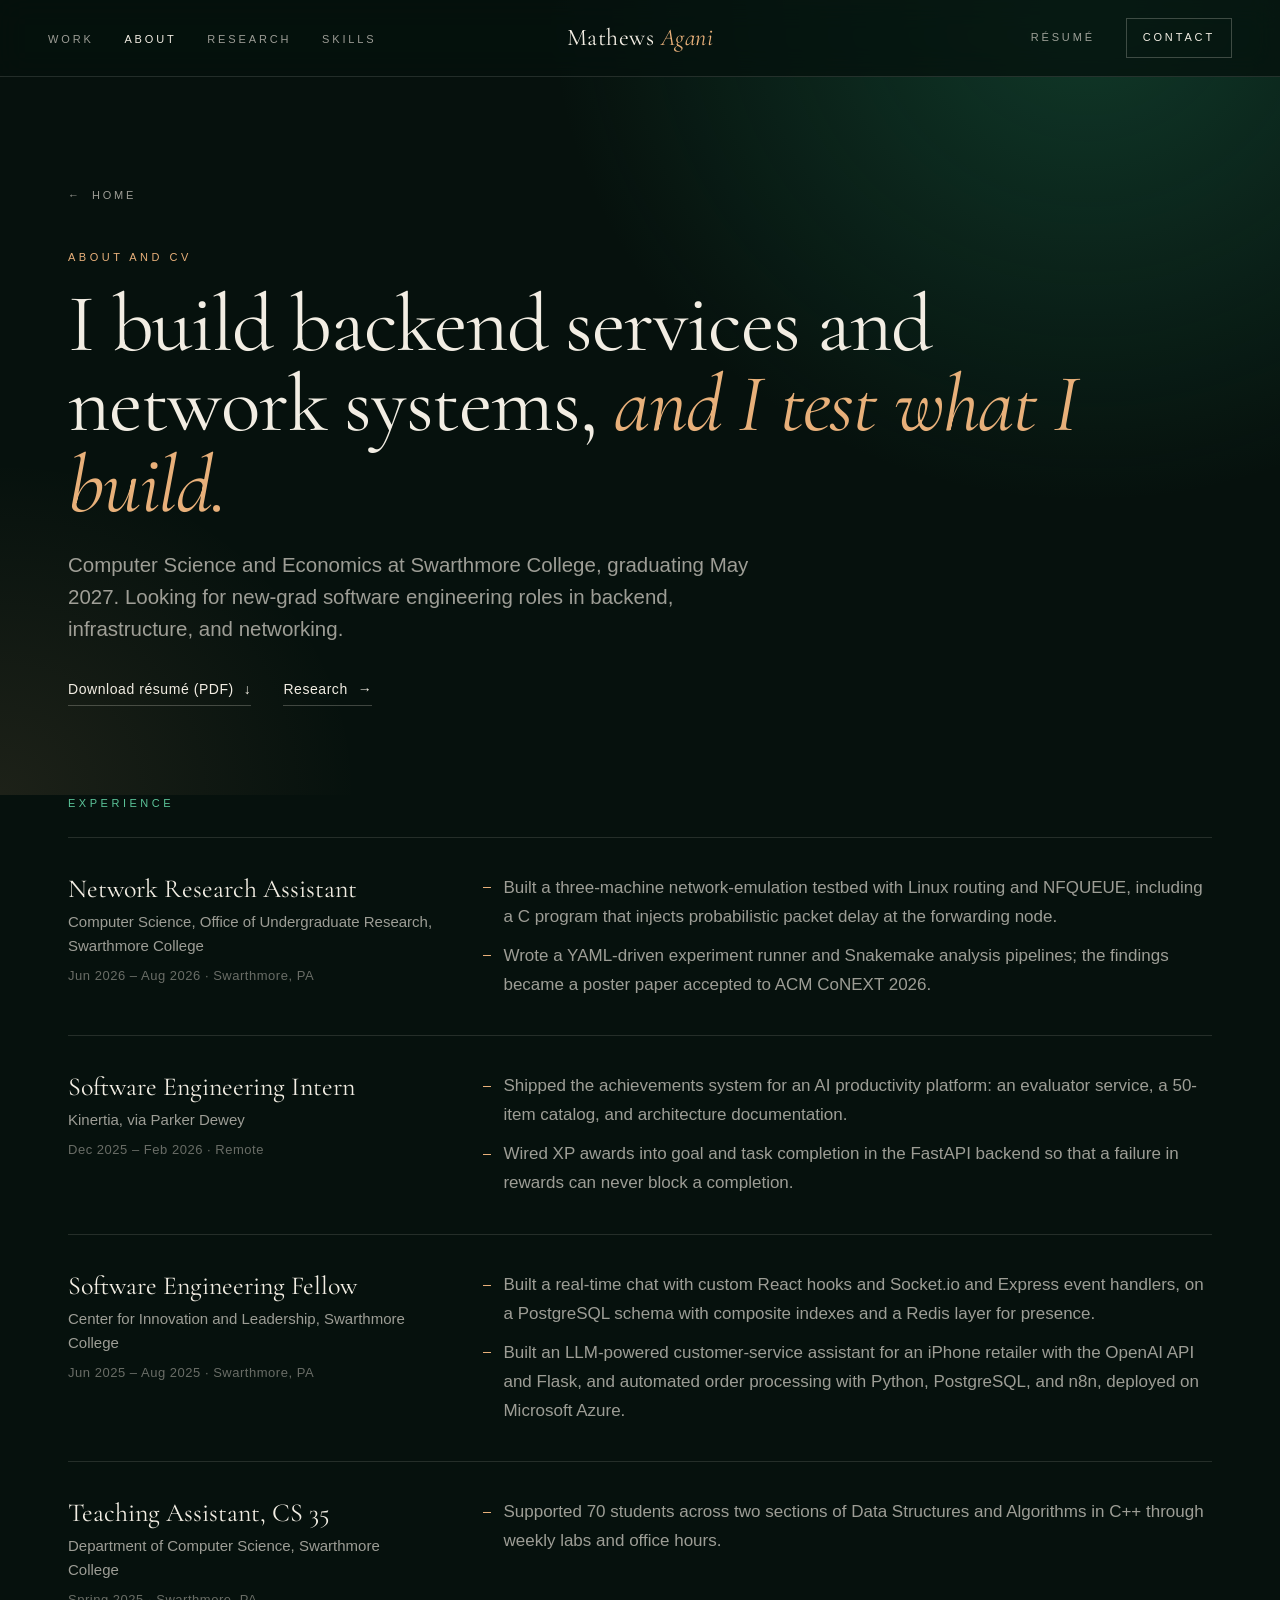
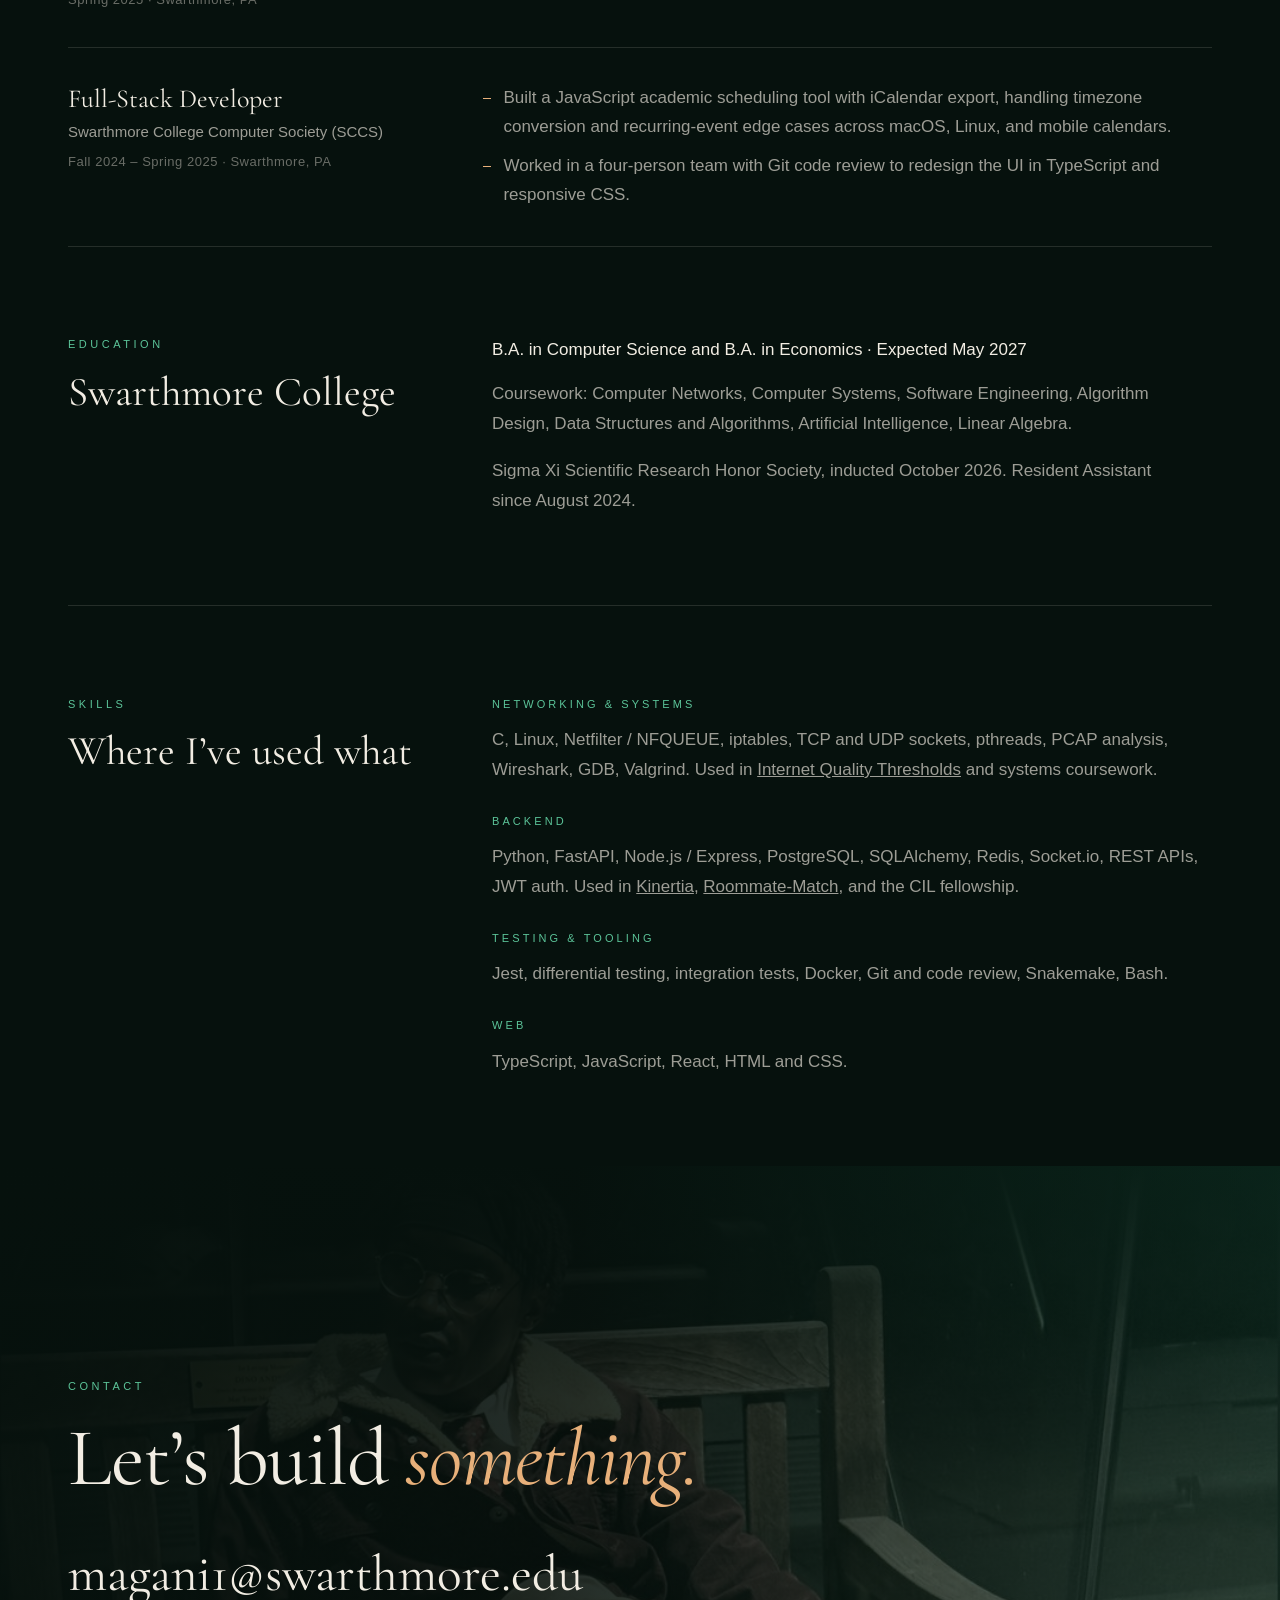
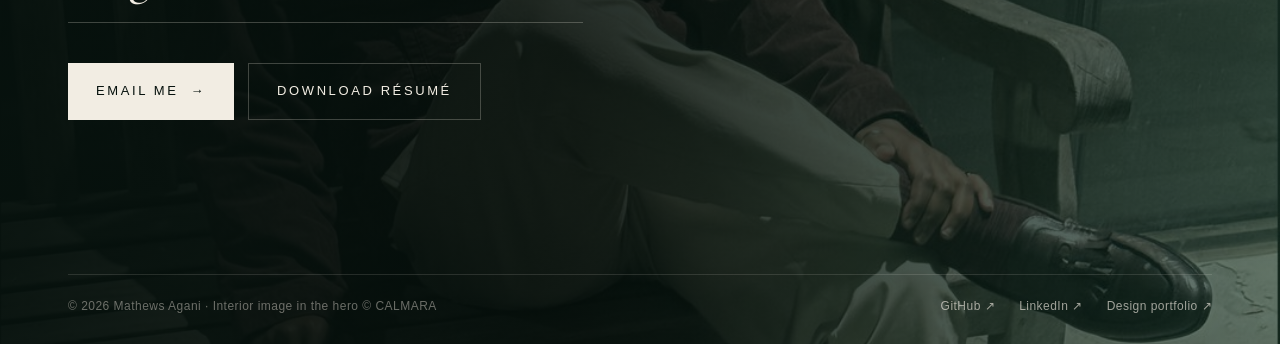
==== about.html @ 1b24f2b2 "Cinematic redesign: emerald palette, image-led hero, detail pages Home page now shows what is availa" ====
<!doctype html>
<html lang="en">
<head>
  <meta charset="utf-8">
  <meta name="viewport" content="width=device-width, initial-scale=1">
  <title>About and CV — Mathews Agani</title>
  <meta name="description" content="Experience, education, and skills of Mathews Agani, software engineer focused on backend and network systems.">
  <meta name="theme-color" content="#06110d">
  <link rel="icon" href="data:image/svg+xml,%3Csvg xmlns='http://www.w3.org/2000/svg' viewBox='0 0 32 32'%3E%3Crect width='32' height='32' fill='%230f3a2a'/%3E%3Ctext x='16' y='23' font-family='Georgia,serif' font-size='18' font-style='italic' fill='%23e8b07a' text-anchor='middle'%3EM%3C/text%3E%3C/svg%3E">
  <link rel="preconnect" href="https://fonts.googleapis.com">
  <link rel="preconnect" href="https://fonts.gstatic.com" crossorigin>
  <link rel="stylesheet" href="https://fonts.googleapis.com/css2?family=Cormorant+Garamond:ital,wght@0,300;0,400;0,500;1,300;1,400&display=swap">
  <link rel="stylesheet" href="styles.css">
  <script>document.documentElement.classList.add('js');</script>
</head>
<body class="no-hero">
  <a class="skip-link" href="#main">Skip to content</a>
  <header class="site-header" id="site-header">
    <div class="header-inner">
      <nav id="primary-nav" aria-label="Primary">
        <ul class="nav-list">
          <li><a href="index.html#work">Work</a></li>
          <li><a href="about.html" aria-current="page">About</a></li>
          <li><a href="research.html">Research</a></li>
          <li><a href="index.html#skills">Skills</a></li>
          <li class="show-sm"><a href="assets/Mathews-Agani-CV.pdf" download>Résumé</a></li>
          <li class="show-sm"><a href="#contact">Contact</a></li>
        </ul>
      </nav>
      <a class="brand" href="index.html" aria-label="Mathews Agani, home">Mathews <i>Agani</i></a>
      <div class="header-cta">
        <a class="hide-sm" href="assets/Mathews-Agani-CV.pdf" download>Résumé</a>
        <a class="pill hide-sm" href="#contact">Contact</a>
        <button class="menu-btn" type="button" aria-expanded="false" aria-controls="primary-nav">Menu</button>
      </div>
    </div>
  </header>
  <main id="main">

    <section class="page-hero">
      <div class="wrap">
        <a class="back" href="index.html#about"><span aria-hidden="true">←</span> Home</a>
        <p class="label label--amber">About and CV</p>
        <h1 class="display">I build backend services and network systems, <em>and I test what I build.</em></h1>
        <p class="lead">Computer Science and Economics at Swarthmore College, graduating May 2027. Looking for new-grad software engineering roles in backend, infrastructure, and networking.</p>
        <div class="page-links">
          <a class="link" href="assets/Mathews-Agani-CV.pdf" download>Download résumé (PDF) <span aria-hidden="true">↓</span></a>
          <a class="link" href="research.html">Research <span class="arr" aria-hidden="true">→</span></a>
        </div>
      </div>
    </section>
    <section class="wrap" aria-labelledby="exp-title">
      <p class="label label--jade" id="exp-title" style="margin-bottom:24px">Experience</p>
      <ol class="cv-list"><li class="reveal"><div><h3>Network Research Assistant</h3><p class="org">Computer Science, Office of Undergraduate Research, Swarthmore College</p><p class="when">Jun 2026 – Aug 2026 · Swarthmore, PA</p></div><ul><li>Built a three-machine network-emulation testbed with Linux routing and NFQUEUE, including a C program that injects probabilistic packet delay at the forwarding node.</li><li>Wrote a YAML-driven experiment runner and Snakemake analysis pipelines; the findings became a poster paper accepted to ACM CoNEXT 2026.</li></ul></li><li class="reveal"><div><h3>Software Engineering Intern</h3><p class="org">Kinertia, via Parker Dewey</p><p class="when">Dec 2025 – Feb 2026 · Remote</p></div><ul><li>Shipped the achievements system for an AI productivity platform: an evaluator service, a 50-item catalog, and architecture documentation.</li><li>Wired XP awards into goal and task completion in the FastAPI backend so that a failure in rewards can never block a completion.</li></ul></li><li class="reveal"><div><h3>Software Engineering Fellow</h3><p class="org">Center for Innovation and Leadership, Swarthmore College</p><p class="when">Jun 2025 – Aug 2025 · Swarthmore, PA</p></div><ul><li>Built a real-time chat with custom React hooks and Socket.io and Express event handlers, on a PostgreSQL schema with composite indexes and a Redis layer for presence.</li><li>Built an LLM-powered customer-service assistant for an iPhone retailer with the OpenAI API and Flask, and automated order processing with Python, PostgreSQL, and n8n, deployed on Microsoft Azure.</li></ul></li><li class="reveal"><div><h3>Teaching Assistant, CS 35</h3><p class="org">Department of Computer Science, Swarthmore College</p><p class="when">Spring 2025 · Swarthmore, PA</p></div><ul><li>Supported 70 students across two sections of Data Structures and Algorithms in C++ through weekly labs and office hours.</li></ul></li><li class="reveal"><div><h3>Full-Stack Developer</h3><p class="org">Swarthmore College Computer Society (SCCS)</p><p class="when">Fall 2024 – Spring 2025 · Swarthmore, PA</p></div><ul><li>Built a JavaScript academic scheduling tool with iCalendar export, handling timezone conversion and recurring-event edge cases across macOS, Linux, and mobile calendars.</li><li>Worked in a four-person team with Git code review to redesign the UI in TypeScript and responsive CSS.</li></ul></li></ol>
    </section>

    <section class="wrap">
      <div class="block block-grid reveal">
        <div><p class="label label--jade" style="margin-bottom:16px">Education</p><h2>Swarthmore College</h2></div>
        <div><p class="prose" style="color:var(--ivory)">B.A. in Computer Science and B.A. in Economics · Expected May 2027</p>
<div class="prose" style="margin-top:16px"><p>Coursework: Computer Networks, Computer Systems, Software Engineering, Algorithm Design, Data Structures and Algorithms, Artificial Intelligence, Linear Algebra.</p>
<p>Sigma Xi Scientific Research Honor Society, inducted October 2026. Resident Assistant since August 2024.</p></div></div>
      </div>
    </section>

    <section class="wrap">
      <div class="block block-grid reveal">
        <div><p class="label label--jade" style="margin-bottom:16px">Skills</p><h2>Where I’ve used what</h2></div>
        <div><dl class="kv">
  <div><dt>Networking &amp; systems</dt><dd>C, Linux, Netfilter / NFQUEUE, iptables, TCP and UDP sockets, pthreads, PCAP analysis, Wireshark, GDB, Valgrind. Used in <a href="internet-quality.html">Internet Quality Thresholds</a> and systems coursework.</dd></div>
  <div><dt>Backend</dt><dd>Python, FastAPI, Node.js / Express, PostgreSQL, SQLAlchemy, Redis, Socket.io, REST APIs, JWT auth. Used in <a href="kinertia.html">Kinertia</a>, <a href="roommate-match.html">Roommate-Match</a>, and the CIL fellowship.</dd></div>
  <div><dt>Testing &amp; tooling</dt><dd>Jest, differential testing, integration tests, Docker, Git and code review, Snakemake, Bash.</dd></div>
  <div><dt>Web</dt><dd>TypeScript, JavaScript, React, HTML and CSS.</dd></div>
</dl></div>
      </div>
    </section>
  </main>
  <footer class="contact" id="contact" aria-labelledby="contact-title">
    <div class="contact-bg" aria-hidden="true"><img src="assets/mathews-night.jpg" width="1076" height="1400" loading="lazy" alt=""></div>
    <div class="wrap">
      <span class="label label--jade">Contact</span>
      <h2 class="display" id="contact-title">Let’s build <em>something.</em></h2>
      <a class="email" href="mailto:magani1@swarthmore.edu">magani1@swarthmore.edu</a>
      <div class="contact-actions">
        <a class="btn" href="mailto:magani1@swarthmore.edu">Email me <span aria-hidden="true">→</span></a>
        <a class="btn btn--ghost" href="assets/Mathews-Agani-CV.pdf" download>Download résumé</a>
      </div>
      <div class="footer-base">
        <p>© 2026 Mathews Agani · Interior image in the hero © CALMARA</p>
        <ul>
          <li><a href="https://github.com/Mathewlewisagani" rel="noopener">GitHub ↗</a></li>
          <li><a href="https://www.linkedin.com/in/mathew-agani" rel="noopener">LinkedIn ↗</a></li>
          <li><a href="https://mathews-agani-design.magani1904767.chatgpt.site" rel="noopener">Design portfolio ↗</a></li>
        </ul>
      </div>
    </div>
  </footer>
  <script src="script.js" defer></script>
</body>
</html>
---- styles.css ----
/* Mathews Agani — developer portfolio.
   Cinematic, dark emerald palette taken from the CALMARA lounge image:
   velvet green, jade, stone, ivory, and a warm amber glow. */

:root {
  color-scheme: dark;
  --bg: #06110d;
  --bg-2: #0a1a14;
  --velvet: #0f3a2a;
  --emerald: #1d6a4c;
  --jade: #5cc499;
  --amber: #e8b07a;
  --stone: #b8ae9c;
  --ivory: #f2ede3;
  --muted: rgba(242, 237, 227, .64);
  --faint: rgba(242, 237, 227, .42);
  --line: rgba(242, 237, 227, .13);
  --line-2: rgba(242, 237, 227, .24);
  --glass: rgba(6, 17, 13, .55);

  /* used by globe.js */
  --ink: var(--ivory); --paper: var(--bg); --accent: var(--amber); --gold: var(--amber);
  --electric: #5cc499; --electric-hot: #c9f5df;

  --serif: "Cormorant Garamond", "Iowan Old Style", Georgia, serif;
  --sans: -apple-system, BlinkMacSystemFont, "SF Pro Text", "Inter", "Helvetica Neue", Arial, sans-serif;
  --wrap: 1240px;
  --gutter: clamp(16px, 4vw, 48px);
  --ease: cubic-bezier(.2, .7, .2, 1);
}

*, *::before, *::after { box-sizing: border-box; }
html { scroll-behavior: smooth; -webkit-text-size-adjust: 100%; }
@media (prefers-reduced-motion: reduce) { html { scroll-behavior: auto; } }
body {
  margin: 0; background: var(--bg); color: var(--ivory);
  font-family: var(--sans); font-size: 17px; line-height: 1.6;
  -webkit-font-smoothing: antialiased; overflow-x: hidden;
}
h1, h2, h3, h4, p, ul, ol, dl, dd, figure, pre { margin: 0; }
ul, ol { padding: 0; list-style: none; }
img, svg, canvas { display: block; max-width: 100%; }
a { color: inherit; }
:focus-visible { outline: 2px solid var(--amber); outline-offset: 4px; }
::selection { background: var(--amber); color: var(--bg); }

.skip-link { position: absolute; left: 16px; top: -60px; z-index: 100; background: var(--ivory); color: var(--bg); padding: 10px 16px; text-decoration: none; }
.skip-link:focus { top: 12px; }
.wrap { max-width: var(--wrap); margin: 0 auto; padding: 0 var(--gutter); }
.sr-only { position: absolute; width: 1px; height: 1px; overflow: hidden; clip: rect(0 0 0 0); white-space: nowrap; }

/* ---------- type ---------- */
.label { font-size: 11px; font-weight: 500; letter-spacing: .32em; text-transform: uppercase; color: var(--stone); }
.label--jade { color: var(--jade); }
.label--amber { color: var(--amber); }
.display { font-family: var(--serif); font-weight: 400; font-size: clamp(44px, 6.4vw, 92px); line-height: .98; letter-spacing: -0.015em; }
.display em, .title em { font-style: italic; color: var(--amber); }
.title { font-family: var(--serif); font-weight: 400; font-size: clamp(34px, 4.2vw, 58px); line-height: 1.04; letter-spacing: -0.01em; }
.lead { font-size: clamp(18px, 1.6vw, 21px); line-height: 1.55; color: var(--muted); max-width: 34em; }

.link {
  display: inline-flex; align-items: center; gap: 10px; text-decoration: none;
  font-size: 14px; letter-spacing: .04em; color: var(--ivory);
  padding-bottom: 4px; border-bottom: 1px solid var(--line-2); transition: border-color .3s, color .3s;
}
.link:hover { border-color: var(--amber); color: var(--amber); }
.link .arr { transition: transform .35s var(--ease); }
.link:hover .arr { transform: translateX(4px); }

.btn {
  display: inline-flex; align-items: center; gap: 12px; text-decoration: none;
  font-size: 13px; font-weight: 500; letter-spacing: .2em; text-transform: uppercase;
  color: var(--bg); background: var(--ivory); padding: 17px 28px;
  transition: background .35s, color .35s, box-shadow .35s;
}
.btn:hover { background: var(--amber); box-shadow: 0 0 40px -6px rgba(232, 176, 122, .6); }
.btn--ghost { background: transparent; color: var(--ivory); border: 1px solid var(--line-2); }
.btn--ghost:hover { background: rgba(242, 237, 227, .08); color: var(--ivory); box-shadow: none; }

/* ---------- header ---------- */
.site-header { position: fixed; inset: 0 0 auto 0; z-index: 50; transition: background .5s, border-color .5s, backdrop-filter .5s; border-bottom: 1px solid transparent; }
.site-header.is-solid, .no-hero .site-header { background: rgba(6, 17, 13, .78); backdrop-filter: blur(14px) saturate(1.2); -webkit-backdrop-filter: blur(14px) saturate(1.2); border-color: var(--line); }
.header-inner { display: grid; grid-template-columns: 1fr auto 1fr; align-items: center; gap: 24px; height: 76px; max-width: 1440px; margin: 0 auto; padding: 0 var(--gutter); }
.brand { justify-self: center; text-decoration: none; font-family: var(--serif); font-size: 24px; letter-spacing: .02em; white-space: nowrap; }
.brand i { color: var(--amber); }
.nav-list { display: flex; gap: clamp(18px, 2.4vw, 34px); }
.nav-list a, .header-cta a { text-decoration: none; font-size: 11px; font-weight: 500; letter-spacing: .26em; text-transform: uppercase; color: var(--muted); transition: color .3s; }
.nav-list a:hover, .nav-list a[aria-current], .header-cta a:hover { color: var(--ivory); }
.header-cta { justify-self: end; display: flex; gap: clamp(18px, 2.4vw, 34px); align-items: center; }
.header-cta .pill { color: var(--ivory); border: 1px solid var(--line-2); padding: 10px 16px; }
.header-cta .pill:hover { border-color: var(--amber); color: var(--amber); }
.menu-btn { display: none; }
.show-sm { display: none; }

/* ---------- hero ---------- */
.hero { position: relative; min-height: 100vh; min-height: 100svh; display: flex; align-items: center; justify-content: center; text-align: center; overflow: hidden; isolation: isolate; }
.hero-bg { position: absolute; inset: 0; z-index: -2; }
.hero-bg img { width: 100%; height: 100%; object-fit: cover; object-position: 50% 100%; transform: scale(1.06); transform-origin: 60% 60%; }
.js .hero-bg img { animation: drift 28s var(--ease) both alternate infinite; }
@keyframes drift { from { transform: scale(1.12) translate3d(1%, 0, 0); } to { transform: scale(1.04) translate3d(-1%, -1%, 0); } }
.hero::before { /* cinematic grade */
  content: ""; position: absolute; inset: 0; z-index: -1;
  background:
    radial-gradient(70% 55% at 50% 48%, rgba(6, 17, 13, .45), rgba(6, 17, 13, .2) 60%, transparent),
    linear-gradient(180deg, rgba(6, 17, 13, .85) 0%, rgba(6, 17, 13, .25) 22%, rgba(6, 17, 13, .3) 62%, var(--bg) 100%);
}
.hero::after { /* film grain */
  content: ""; position: absolute; inset: -50%; z-index: -1; opacity: .07; pointer-events: none;
  background-image: url("data:image/svg+xml,%3Csvg xmlns='http://www.w3.org/2000/svg' width='160' height='160'%3E%3Cfilter id='n'%3E%3CfeTurbulence type='fractalNoise' baseFrequency='.9' numOctaves='2' stitchTiles='stitch'/%3E%3C/filter%3E%3Crect width='100%25' height='100%25' filter='url(%23n)'/%3E%3C/svg%3E");
}
.hero-inner { padding: 140px var(--gutter) 120px; max-width: 1100px; }
.hero .label { color: var(--ivory); opacity: .82; }
.hero-name { font-family: var(--serif); font-weight: 300; font-size: clamp(64px, 12vw, 176px); line-height: .88; letter-spacing: -0.02em; margin: 26px 0 30px; text-shadow: 0 10px 60px rgba(0, 0, 0, .45); }
.hero-name i { font-weight: 400; color: var(--amber); }
.hero-line { font-size: clamp(18px, 1.8vw, 22px); color: rgba(242, 237, 227, .86); max-width: 30em; margin: 0 auto; }
.hero-proof { display: inline-flex; align-items: center; gap: 12px; margin-top: 26px; font-size: 13px; letter-spacing: .06em; color: var(--ivory); padding: 9px 16px; background: var(--glass); border: 1px solid var(--line); backdrop-filter: blur(8px); -webkit-backdrop-filter: blur(8px); }
.hero-proof .dot { width: 6px; height: 6px; border-radius: 50%; background: var(--amber); box-shadow: 0 0 12px var(--amber); }
.hero-actions { display: flex; flex-wrap: wrap; gap: 14px; justify-content: center; margin-top: 44px; }
.hero-credit { position: absolute; left: var(--gutter); bottom: 22px; font-size: 10px; letter-spacing: .2em; text-transform: uppercase; color: var(--faint); }
.hero-credit a { text-decoration: none; }
.scroll-cue { position: absolute; right: var(--gutter); bottom: 22px; width: 1px; height: 54px; background: linear-gradient(var(--ivory), transparent); opacity: .5; }
.js .scroll-cue { animation: cue 2.4s ease-in-out infinite; transform-origin: top; }
@keyframes cue { 0% { transform: scaleY(0); } 50% { transform: scaleY(1); } 100% { transform: scaleY(1); opacity: 0; } }

/* ---------- sections ---------- */
.section { padding: clamp(96px, 12vw, 168px) 0; position: relative; }
.section-head { display: flex; justify-content: space-between; align-items: end; gap: 24px; flex-wrap: wrap; margin-bottom: clamp(40px, 5vw, 72px); }
.section-head .label { display: block; margin-bottom: 18px; }

/* ---------- work tiles ---------- */
.tiles { display: grid; grid-template-columns: repeat(2, minmax(0, 1fr)); gap: clamp(16px, 2vw, 28px); }
.tile { position: relative; display: flex; flex-direction: column; justify-content: flex-end; min-height: clamp(420px, 44vw, 560px); text-decoration: none; overflow: hidden; isolation: isolate; border: 1px solid var(--line); background: var(--bg-2); }
.tile--feature { grid-column: 1 / -1; min-height: clamp(460px, 52vw, 680px); }
.tile-art { position: absolute; inset: 0; z-index: -1; transition: transform 1.2s var(--ease); }
.tile:hover .tile-art { transform: scale(1.035); }
.tile-art svg { width: 100%; height: 100%; }
.tile::after { content: ""; position: absolute; inset: 0; z-index: -1; background: linear-gradient(180deg, transparent 35%, rgba(6, 17, 13, .9) 100%); }
.art-velvet { background: radial-gradient(60% 70% at 70% 30%, rgba(92, 196, 153, .22), transparent 70%), radial-gradient(40% 50% at 15% 90%, rgba(232, 176, 122, .18), transparent 70%), linear-gradient(160deg, #0f3a2a, #06110d 75%); }
.art-jade { background: radial-gradient(55% 60% at 30% 30%, rgba(92, 196, 153, .25), transparent 70%), radial-gradient(50% 50% at 90% 80%, rgba(232, 176, 122, .14), transparent 70%), linear-gradient(200deg, #12402f, #07140f 70%); }
.art-amber { background: radial-gradient(55% 55% at 60% 35%, rgba(232, 176, 122, .24), transparent 70%), radial-gradient(50% 50% at 10% 10%, rgba(92, 196, 153, .18), transparent 70%), linear-gradient(170deg, #0d2f22, #06110d 70%); }
.tile-body { padding: clamp(24px, 3.4vw, 48px); display: grid; gap: 14px; }
.tile-meta { display: flex; gap: 18px; align-items: center; }
.tile-title { font-family: var(--serif); font-weight: 400; font-size: clamp(32px, 3.6vw, 52px); line-height: 1; }
.tile--feature .tile-title { font-size: clamp(40px, 5.4vw, 80px); }
.tile-line { color: var(--muted); max-width: 32em; }
.tile-go { font-size: 12px; letter-spacing: .24em; text-transform: uppercase; color: var(--ivory); display: inline-flex; gap: 10px; align-items: center; margin-top: 6px; }
.tile-go .arr { transition: transform .4s var(--ease); }
.tile:hover .tile-go { color: var(--amber); }
.tile:hover .tile-go .arr { transform: translateX(6px); }

.next-up { display: flex; flex-wrap: wrap; gap: 12px 28px; align-items: baseline; justify-content: space-between; margin-top: clamp(24px, 3vw, 36px); padding: 26px 0; border-top: 1px solid var(--line); border-bottom: 1px solid var(--line); color: var(--muted); }
.next-up strong { font-family: var(--serif); font-weight: 400; font-size: 26px; color: var(--ivory); margin-right: 14px; }

/* tile animations (decorative SVG) */
.pkt { fill: var(--amber); filter: drop-shadow(0 0 6px var(--amber)); }
.js .pkt { animation: travel 5.2s linear infinite; }
.js .pkt.p2 { animation-delay: -1.7s; }
.js .pkt.p3 { animation-delay: -3.4s; }
.js .pkt.held { animation: travel-held 5.2s linear infinite; animation-delay: -.8s; fill: var(--jade); filter: drop-shadow(0 0 6px var(--jade)); }
@keyframes travel { from { transform: translateX(0); } to { transform: translateX(1080px); } }
@keyframes travel-held { 0% { transform: translateX(0); } 40% { transform: translateX(520px); } 70% { transform: translateX(520px); } 100% { transform: translateX(1080px); } }
.glow-line { stroke: rgba(242, 237, 227, .28); stroke-width: 1; }
.node { fill: var(--ivory); }
.pair { fill: none; stroke: var(--jade); stroke-width: 1.4; opacity: .85; }
.js .pair { stroke-dasharray: 400; stroke-dashoffset: 400; animation: draw 4.8s var(--ease) infinite; }
.js .pair:nth-of-type(2) { animation-delay: .5s; }
.js .pair:nth-of-type(3) { animation-delay: 1s; }
.js .pair:nth-of-type(4) { animation-delay: 1.5s; }
@keyframes draw { 0% { stroke-dashoffset: 400; } 45%, 80% { stroke-dashoffset: 0; opacity: .9; } 100% { stroke-dashoffset: 0; opacity: 0; } }
.ring { fill: none; stroke: rgba(242, 237, 227, .14); stroke-width: 10; }
.ring-on { fill: none; stroke: var(--amber); stroke-width: 10; stroke-linecap: butt; transform: rotate(-90deg); transform-box: fill-box; transform-origin: center; }
.ring-on.j { stroke: var(--jade); }
.js .ring-on { animation: fill 6s var(--ease) infinite; }
@keyframes fill { 0% { stroke-dashoffset: var(--len); } 50%, 85% { stroke-dashoffset: var(--to); } 100% { stroke-dashoffset: var(--len); } }

/* ---------- about ---------- */
.about-grid { display: grid; grid-template-columns: minmax(0, 5fr) minmax(0, 7fr); gap: clamp(32px, 6vw, 96px); align-items: center; }
.portrait { position: relative; aspect-ratio: 4 / 5; overflow: hidden; }
.portrait img { width: 100%; height: 100%; object-fit: cover; object-position: 50% 22%; filter: saturate(.55) contrast(1.1) brightness(.82); }
.portrait::after { content: ""; position: absolute; inset: 0; background: radial-gradient(80% 60% at 45% 30%, rgba(92, 196, 153, .18), rgba(15, 58, 42, .7)), linear-gradient(180deg, transparent 50%, rgba(6, 17, 13, .7)); mix-blend-mode: multiply; }
.portrait::before { content: ""; position: absolute; inset: 0; z-index: 1; pointer-events: none; background: radial-gradient(40% 30% at 70% 15%, rgba(232, 176, 122, .18), transparent 70%); mix-blend-mode: screen; }
.portrait figcaption { position: absolute; left: 18px; bottom: 16px; z-index: 1; }
.about-text .title { margin: 18px 0 26px; }
.timeline { margin-top: 44px; border-top: 1px solid var(--line); }
.timeline li { display: grid; grid-template-columns: minmax(0, 1fr) auto; gap: 4px 24px; padding: 16px 0; border-bottom: 1px solid var(--line); }
.timeline .role { color: var(--ivory); }
.timeline .org { color: var(--muted); font-size: 15px; grid-column: 1; }
.timeline .when { color: var(--faint); font-size: 13px; letter-spacing: .04em; grid-row: 1; grid-column: 2; white-space: nowrap; }
.about-links { display: flex; flex-wrap: wrap; gap: 18px 32px; margin-top: 34px; }

/* ---------- research band ---------- */
.research-band { position: relative; overflow: hidden; background: radial-gradient(60% 80% at 80% 50%, rgba(29, 106, 76, .35), transparent 70%), var(--bg-2); border-top: 1px solid var(--line); border-bottom: 1px solid var(--line); }
.research-grid { display: grid; grid-template-columns: minmax(0, 1fr) minmax(0, 1fr); gap: clamp(32px, 6vw, 80px); align-items: center; }
.research-grid .title { margin: 18px 0 22px; }
.badge { display: inline-flex; align-items: center; gap: 10px; font-size: 11px; letter-spacing: .24em; text-transform: uppercase; color: var(--amber); }
.badge::before { content: ""; width: 24px; height: 1px; background: currentColor; }
.globe-wrap { position: relative; width: 100%; max-width: 520px; justify-self: center; aspect-ratio: 1; }
.globe { width: 100%; height: 100%; cursor: grab; touch-action: pan-y; }
.globe:active { cursor: grabbing; }

/* ---------- skills ---------- */
.skills { display: grid; grid-template-columns: repeat(4, minmax(0, 1fr)); border-top: 1px solid var(--line); }
.skills > div { padding: 30px 28px 30px 0; }
.skills > div + div { padding-left: 28px; border-left: 1px solid var(--line); }
.skills h3 { font-family: var(--serif); font-weight: 400; font-size: 26px; line-height: 1.1; margin: 14px 0 12px; }
.skills p { color: var(--muted); font-size: 15px; line-height: 1.7; }

/* ---------- contact ---------- */
.contact { position: relative; isolation: isolate; overflow: hidden; padding: clamp(120px, 16vw, 220px) 0 28px; }
.contact-bg { position: absolute; inset: 0; z-index: -2; }
.contact-bg img { width: 100%; height: 100%; object-fit: cover; object-position: 50% 30%; filter: saturate(.7) brightness(.7); }
.contact::before { content: ""; position: absolute; inset: 0; z-index: -1; background: linear-gradient(90deg, rgba(6, 17, 13, .96) 0%, rgba(6, 17, 13, .82) 45%, rgba(15, 58, 42, .45) 100%), linear-gradient(180deg, var(--bg) 0%, transparent 30%); }
.contact .display { margin: 20px 0 36px; max-width: 9em; }
.email { display: inline-block; font-family: var(--serif); font-size: clamp(28px, 4vw, 54px); text-decoration: none; border-bottom: 1px solid var(--line-2); padding-bottom: 6px; transition: color .3s, border-color .3s; word-break: break-word; }
.email:hover { color: var(--amber); border-color: var(--amber); }
.contact-actions { display: flex; flex-wrap: wrap; gap: 14px; margin-top: 40px; }
.footer-base { display: flex; flex-wrap: wrap; justify-content: space-between; gap: 12px 28px; margin-top: clamp(96px, 12vw, 160px); padding-top: 22px; border-top: 1px solid var(--line); font-size: 12px; color: var(--faint); letter-spacing: .04em; }
.footer-base ul { display: flex; flex-wrap: wrap; gap: 8px 24px; }
.footer-base a { text-decoration: none; color: var(--muted); }
.footer-base a:hover { color: var(--ivory); }

/* ---------- inner pages ---------- */
.page-hero { position: relative; padding: 180px 0 clamp(56px, 7vw, 96px); overflow: hidden; isolation: isolate; }
.page-hero::before { content: ""; position: absolute; inset: 0; z-index: -1; background: radial-gradient(60% 90% at 85% 0%, rgba(29, 106, 76, .45), transparent 70%), radial-gradient(40% 60% at 0% 100%, rgba(232, 176, 122, .1), transparent 70%); }
.back { display: inline-flex; gap: 10px; text-decoration: none; font-size: 11px; letter-spacing: .26em; text-transform: uppercase; color: var(--muted); margin-bottom: 44px; }
.back:hover { color: var(--amber); }
.page-hero .display { margin: 18px 0 24px; max-width: 13em; }
.chips { display: flex; flex-wrap: wrap; gap: 8px; margin-top: 28px; }
.chips li { font-size: 12px; letter-spacing: .06em; color: var(--stone); border: 1px solid var(--line); padding: 6px 12px; }
.page-links { display: flex; flex-wrap: wrap; gap: 16px 32px; margin-top: 34px; }
.note { display: flex; gap: 12px; align-items: baseline; margin-top: 22px; font-size: 14px; color: var(--faint); }
.note::before { content: ""; flex: none; width: 6px; height: 6px; border-radius: 50%; background: var(--amber); transform: translateY(-2px); }

.facts { display: grid; grid-template-columns: repeat(3, minmax(0, 1fr)); border-top: 1px solid var(--line); }
.facts > div { padding: 30px 30px 30px 0; }
.facts > div + div { padding-left: 30px; border-left: 1px solid var(--line); }
.facts dt, .kv dt { font-size: 11px; letter-spacing: .28em; text-transform: uppercase; color: var(--jade); margin-bottom: 12px; }
.facts dd { color: var(--ivory); line-height: 1.7; }

.block { padding: clamp(56px, 7vw, 96px) 0; border-top: 1px solid var(--line); }
.block-grid { display: grid; grid-template-columns: minmax(0, 4fr) minmax(0, 8fr); gap: clamp(24px, 5vw, 72px); }
.block h2 { font-family: var(--serif); font-weight: 400; font-size: clamp(30px, 3.2vw, 44px); line-height: 1.08; }
.kv { display: grid; gap: 28px; }
.kv dd { color: var(--muted); line-height: 1.75; }
.prose p { color: var(--muted); line-height: 1.75; max-width: 40em; }
.prose p + p { margin-top: 1em; }
.evidence-ref { margin-top: 26px; font-size: 14px; color: var(--faint); }
.evidence-ref a { color: var(--stone); }
.evidence-ref a:hover { color: var(--amber); }

.panel { border: 1px solid var(--line); background: rgba(10, 26, 20, .7); }
.panel-bar { display: flex; justify-content: space-between; gap: 14px; padding: 14px 20px; border-bottom: 1px solid var(--line); font-size: 11px; letter-spacing: .22em; text-transform: uppercase; color: var(--stone); }
.panel figcaption, .figure figcaption { padding: 16px 0 0; font-size: 13px; line-height: 1.6; color: var(--faint); }
.term { margin: 0; padding: clamp(18px, 2.6vw, 30px); overflow-x: auto; font: 13px/1.75 ui-monospace, "SF Mono", Menlo, Consolas, monospace; color: rgba(242, 237, 227, .78); }
.term .dim { color: var(--faint); }
.term .ok { color: var(--jade); }
.term strong { color: var(--amber); font-weight: 500; }
.diagram { width: 100%; height: auto; }
.diagram .d-box rect { fill: rgba(6, 17, 13, .6); stroke: var(--line-2); }
.diagram .d-box .d-accent { stroke: var(--amber); }
.diagram .d-line line { stroke: var(--faint); stroke-width: 1.2; }
.diagram .d-arrow path { fill: var(--faint); }
.diagram .d-title text { fill: var(--ivory); font: 500 15px var(--sans); }
.diagram .d-note text { fill: var(--muted); font: 12px var(--sans); }
.diagram .d-mono, .diagram .d-mono text { fill: var(--stone); font: 12px ui-monospace, Menlo, monospace; }
.diagram .d-zone { fill: rgba(92, 196, 153, .06); stroke: var(--jade); stroke-dasharray: 4 5; }
.diagram .d-zone-label { fill: var(--jade); font: 11px var(--sans); letter-spacing: .1em; }
.figures { display: grid; grid-template-columns: minmax(0, 1.25fr) minmax(0, 1fr); gap: clamp(20px, 3vw, 40px); align-items: start; }
.figure img { width: 100%; height: auto; }

.pager { display: grid; grid-template-columns: 1fr 1fr; border-top: 1px solid var(--line); }
.pager a { padding: 40px 0; text-decoration: none; display: grid; gap: 8px; }
.pager a + a { text-align: right; border-left: 1px solid var(--line); padding-left: 24px; }
.pager span { font-family: var(--serif); font-size: clamp(26px, 3vw, 40px); transition: color .3s; }
.pager a:hover span { color: var(--amber); }

.cv-list > li { display: grid; grid-template-columns: minmax(0, 4fr) minmax(0, 8fr); gap: clamp(16px, 4vw, 64px); padding: 36px 0; border-top: 1px solid var(--line); }
.cv-list h3 { font-family: var(--serif); font-weight: 400; font-size: 26px; line-height: 1.15; }
.cv-list .org { color: var(--muted); margin-top: 6px; font-size: 15px; }
.cv-list .when { color: var(--faint); font-size: 13px; margin-top: 8px; letter-spacing: .04em; }
.cv-list ul li { position: relative; padding-left: 20px; color: var(--muted); line-height: 1.7; }
.cv-list ul li + li { margin-top: 10px; }
.cv-list ul li::before { content: ""; position: absolute; left: 0; top: .8em; width: 8px; height: 1px; background: var(--amber); }

/* ---------- reveal ---------- */
.js .reveal { opacity: 0; transform: translateY(28px); transition: opacity 1.1s var(--ease), transform 1.1s var(--ease); }
.js .reveal.is-vis { opacity: 1; transform: none; }
.js .hero .rise { opacity: 0; transform: translateY(24px); animation: rise 1.4s var(--ease) forwards; }
.js .hero .rise:nth-child(2) { animation-delay: .15s; }
.js .hero .rise:nth-child(3) { animation-delay: .3s; }
.js .hero .rise:nth-child(4) { animation-delay: .45s; }
.js .hero .rise:nth-child(5) { animation-delay: .6s; }
@keyframes rise { to { opacity: 1; transform: none; } }

@media (prefers-reduced-motion: reduce) {
  *, *::before, *::after { animation: none !important; transition: none !important; }
  .js .reveal, .js .hero .rise { opacity: 1; transform: none; }
  .js .pair { stroke-dashoffset: 0; }
  .js .ring-on { stroke-dashoffset: var(--to); }
}

/* ---------- responsive ---------- */
@media (max-width: 980px) {
  .skills { grid-template-columns: repeat(2, minmax(0, 1fr)); }
  .skills > div:nth-child(3) { padding-left: 0; border-left: 0; }
  .skills > div:nth-child(n+3) { border-top: 1px solid var(--line); }
  .research-grid, .about-grid { grid-template-columns: minmax(0, 1fr); }
  .portrait { max-width: 460px; }
  .globe-wrap { max-width: 420px; }
  .figures { grid-template-columns: minmax(0, 1fr); }
  .block-grid, .cv-list > li { grid-template-columns: minmax(0, 1fr); }
}
@media (max-width: 820px) {
  .header-inner { grid-template-columns: 1fr auto; height: 64px; }
  .brand { justify-self: start; grid-column: 1; grid-row: 1; }
  .header-cta { grid-column: 2; grid-row: 1; }
  .header-cta .hide-sm { display: none; }
  .show-sm { display: list-item; }
  .site-header nav { grid-column: 1 / -1; grid-row: 2; padding-bottom: 14px; }
  .nav-list { flex-wrap: wrap; gap: 10px 22px; }
  .js .menu-btn { display: inline-flex; align-items: center; gap: 10px; background: none; border: 1px solid var(--line-2); color: var(--ivory); font: 500 11px var(--sans); letter-spacing: .24em; text-transform: uppercase; padding: 10px 14px; cursor: pointer; }
  .js .site-header nav { display: none; }
  .js .site-header.is-open { background: rgba(6, 17, 13, .98); border-color: var(--line); bottom: 0; overflow-y: auto; }
  .js .site-header.is-open .header-inner { height: auto; min-height: 64px; padding-top: 12px; align-content: start; }
  .js .site-header.is-open nav { display: block; padding: 18px 0 30px; }
  .js .site-header.is-open .nav-list { flex-direction: column; gap: 4px; }
  .js .site-header.is-open .nav-list a { display: block; padding: 12px 0; font-family: var(--serif); font-size: 32px; letter-spacing: 0; text-transform: none; color: var(--ivory); }
  .tiles { grid-template-columns: minmax(0, 1fr); }
  .tile, .tile--feature { min-height: 440px; }
  .tile-art { bottom: 42%; }
  .tile-meta .label + .label { display: none; }
  .facts { grid-template-columns: minmax(0, 1fr); }
  .facts > div + div { padding-left: 0; border-left: 0; border-top: 1px solid var(--line); }
  .hero-credit { right: var(--gutter); text-align: center; }
  .scroll-cue { display: none; }
}
@media (max-width: 560px) {
  body { font-size: 16px; }
  .skills { grid-template-columns: minmax(0, 1fr); }
  .skills > div, .skills > div + div { padding: 26px 0; border-left: 0; }
  .skills > div + div { border-top: 1px solid var(--line); }
  .hero-actions .btn { width: 100%; justify-content: center; }
  .hero-proof { font-size: 12px; letter-spacing: 0; padding: 8px 12px; }
  .timeline li { grid-template-columns: minmax(0, 1fr); }
  .timeline .when { grid-row: auto; grid-column: 1; }
  .pager { grid-template-columns: minmax(0, 1fr); }
  .pager a + a { text-align: left; border-left: 0; padding-left: 0; border-top: 1px solid var(--line); }
}
@media print {
  .site-header, .hero-bg, .contact-bg, .scroll-cue, .globe-wrap { display: none !important; }
  body { background: #fff; color: #111; }
}
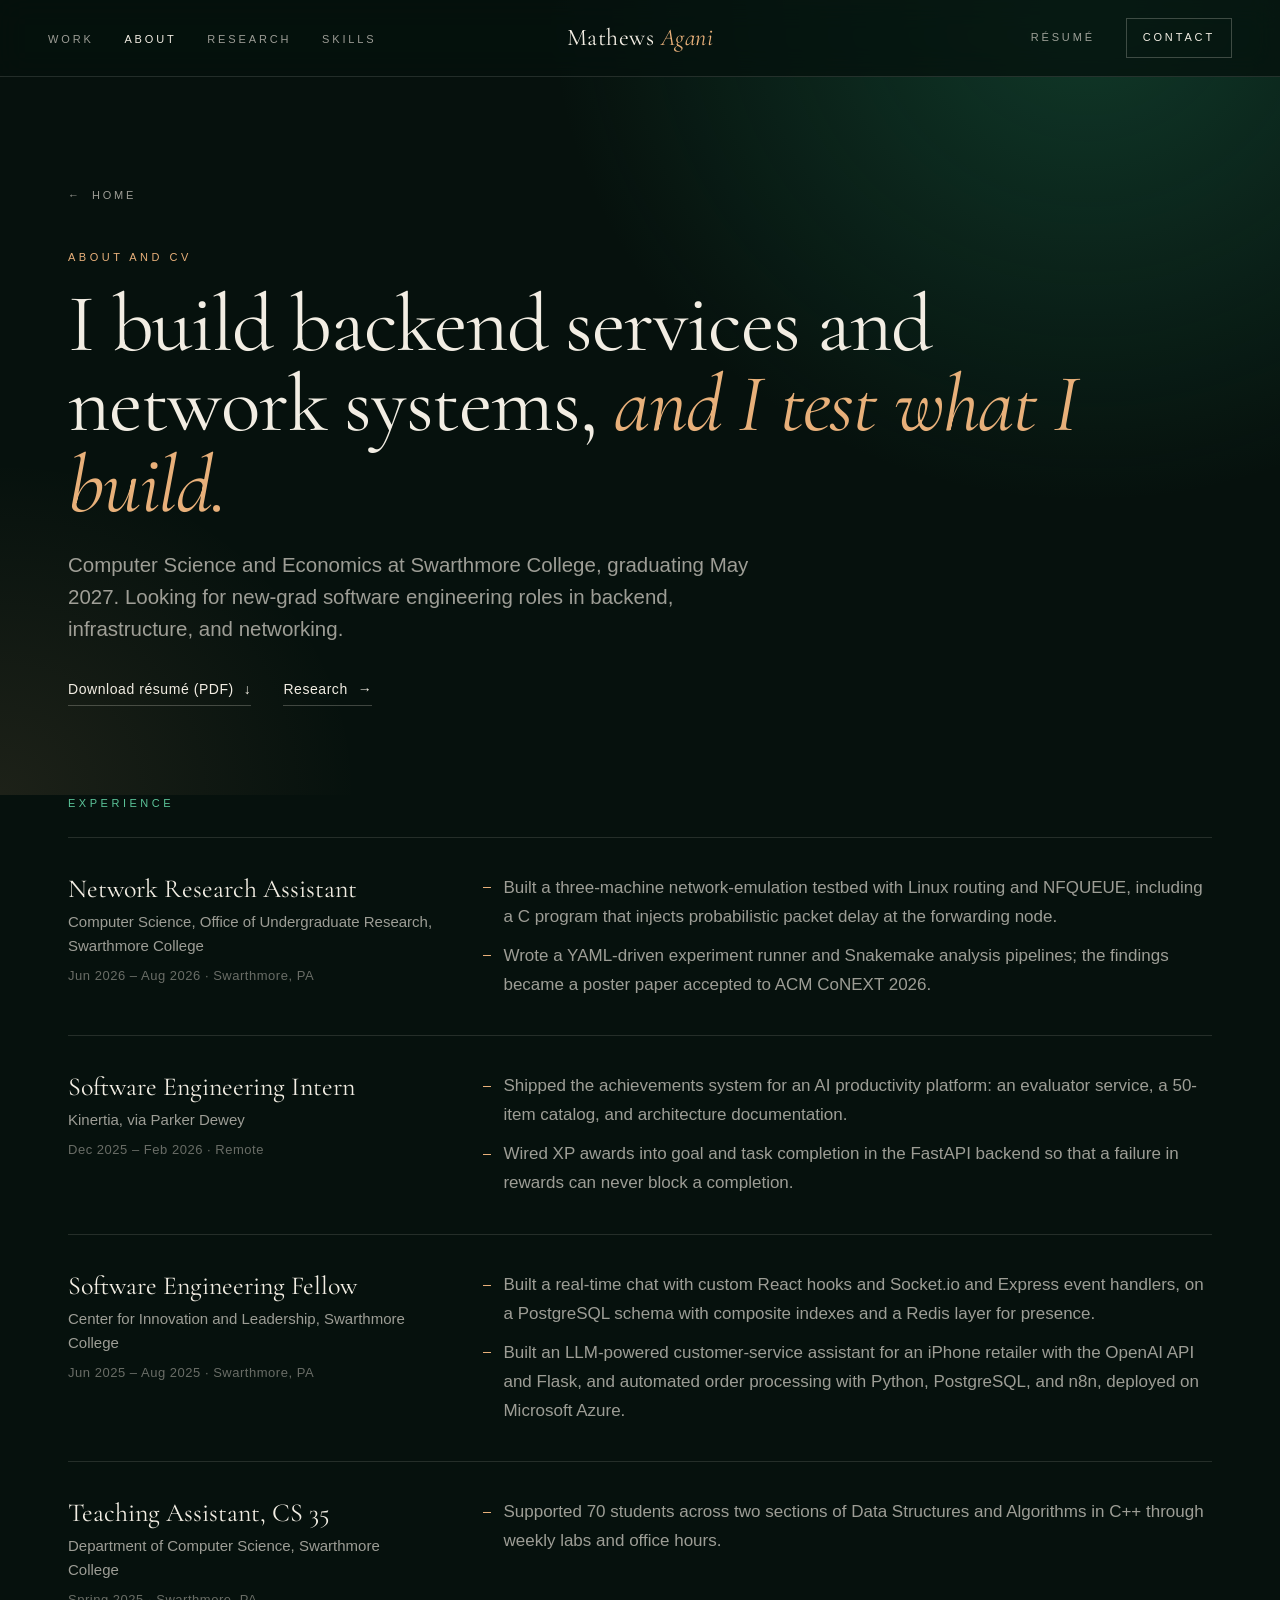
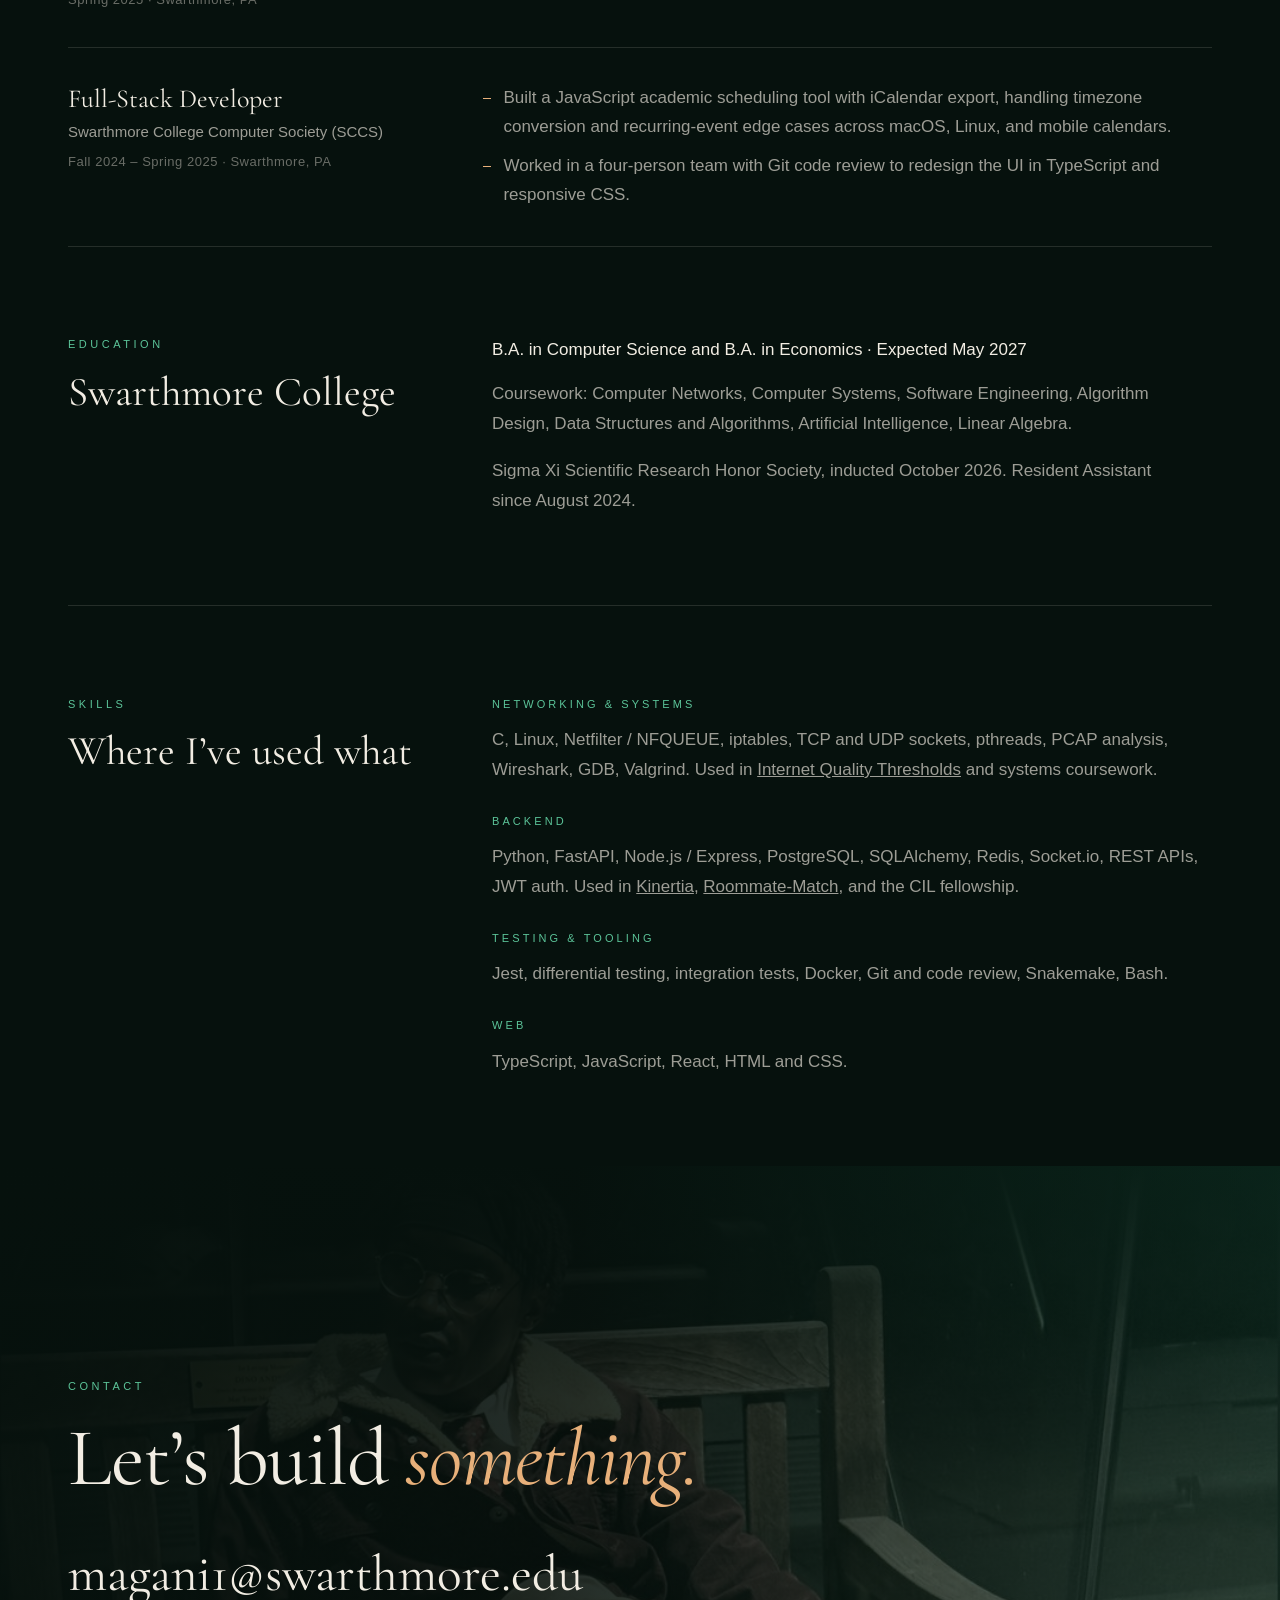
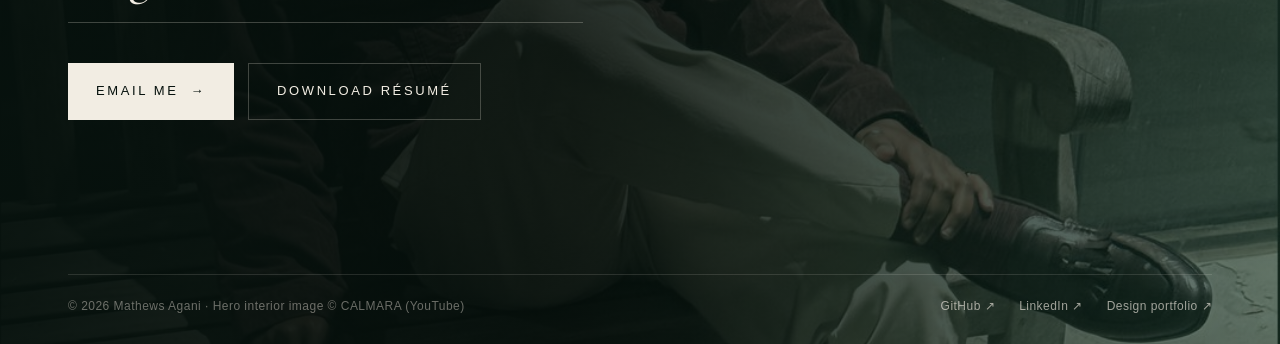
==== commit 5e880969: "Swap in higher-resolution CALMARA hero image and credit the YouTube channel Co-Authored-By: Claude O" ====
--- a/about.html
+++ b/about.html
@@ -86,7 +86,7 @@
         <a class="btn btn--ghost" href="assets/Mathews-Agani-CV.pdf" download>Download résumé</a>
       </div>
       <div class="footer-base">
-        <p>© 2026 Mathews Agani · Interior image in the hero © CALMARA</p>
+        <p>© 2026 Mathews Agani · Hero interior image © CALMARA (YouTube)</p>
         <ul>
           <li><a href="https://github.com/Mathewlewisagani" rel="noopener">GitHub ↗</a></li>
           <li><a href="https://www.linkedin.com/in/mathew-agani" rel="noopener">LinkedIn ↗</a></li>
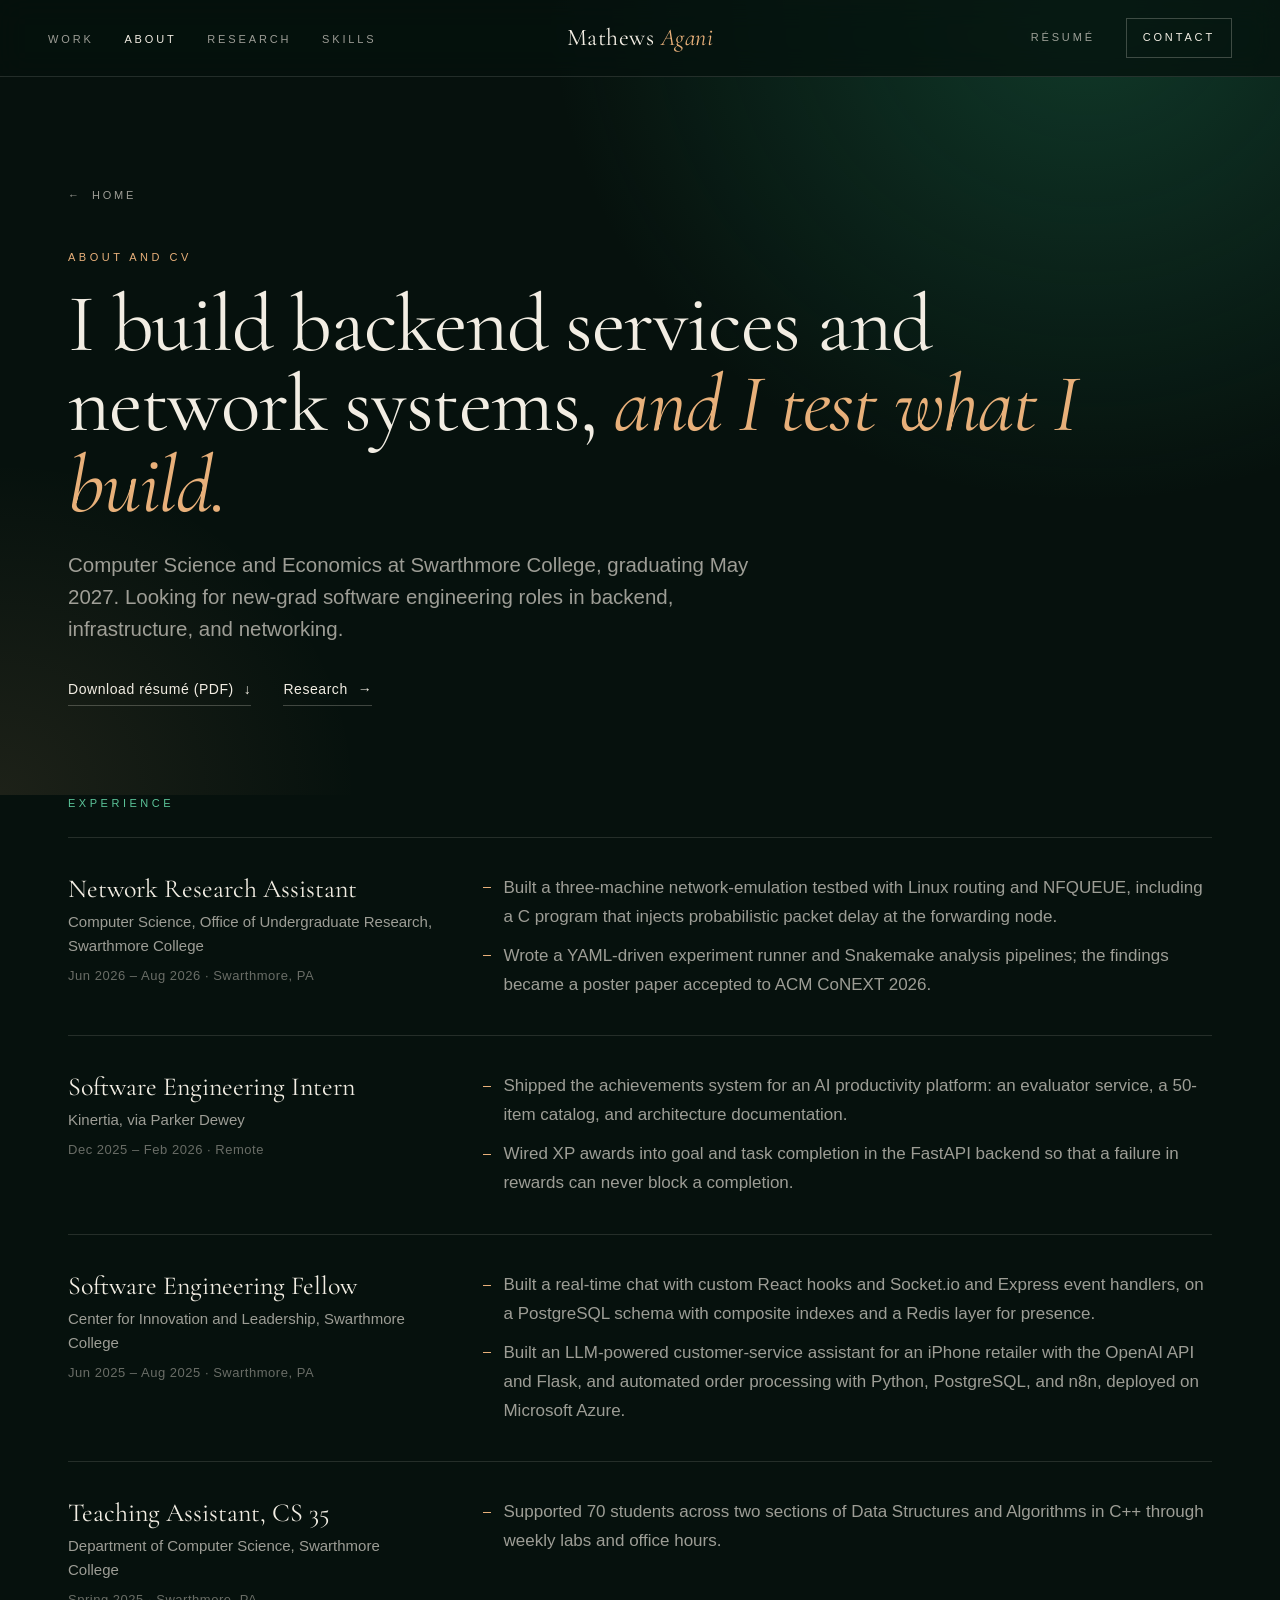
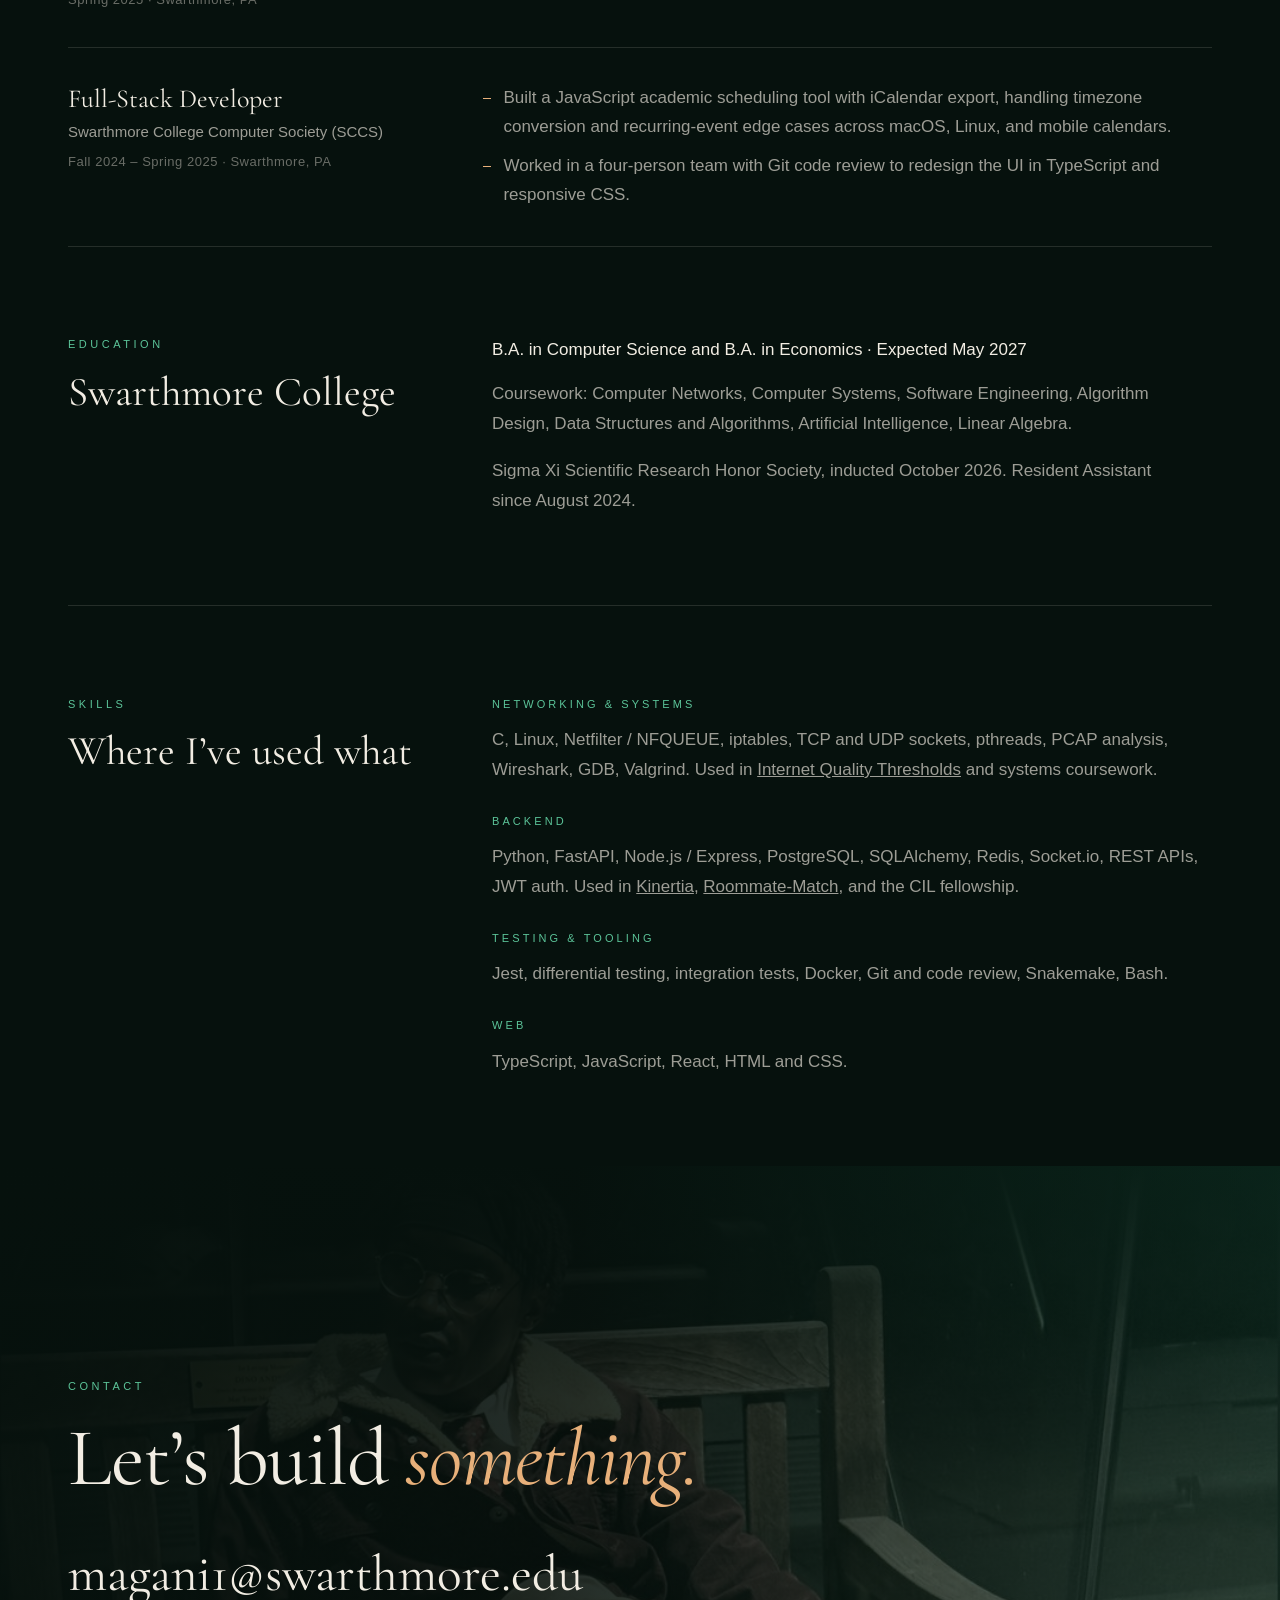
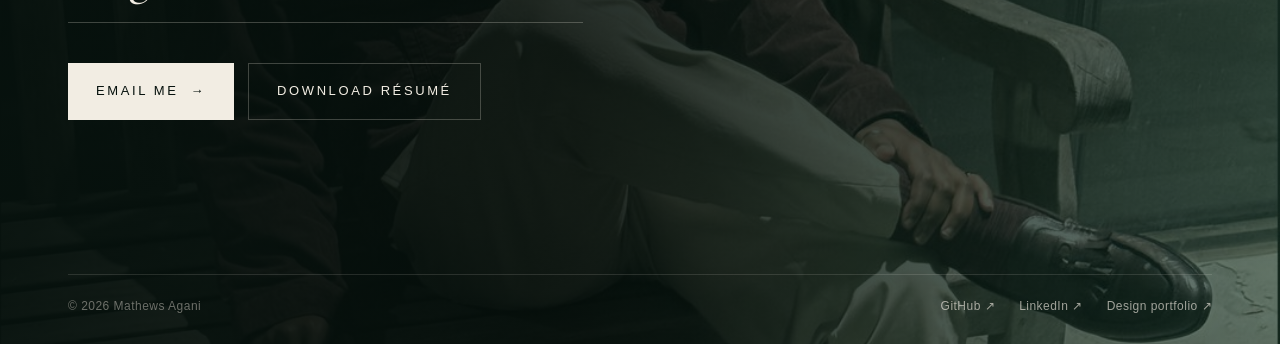
==== commit b981b93c: "Hero: replace wall sign with AGANI, remove watermark and image credit The image creator discloses it" ====
--- a/about.html
+++ b/about.html
@@ -86,7 +86,7 @@
         <a class="btn btn--ghost" href="assets/Mathews-Agani-CV.pdf" download>Download résumé</a>
       </div>
       <div class="footer-base">
-        <p>© 2026 Mathews Agani · Hero interior image © CALMARA (YouTube)</p>
+        <p>© 2026 Mathews Agani</p>
         <ul>
           <li><a href="https://github.com/Mathewlewisagani" rel="noopener">GitHub ↗</a></li>
           <li><a href="https://www.linkedin.com/in/mathew-agani" rel="noopener">LinkedIn ↗</a></li>
--- a/styles.css
+++ b/styles.css
@@ -1,5 +1,5 @@
 /* Mathews Agani — developer portfolio.
-   Cinematic, dark emerald palette taken from the CALMARA lounge image:
+   Cinematic, dark emerald palette taken from the hero lounge image:
    velvet green, jade, stone, ivory, and a warm amber glow. */
 
 :root {
@@ -95,7 +95,7 @@
 /* ---------- hero ---------- */
 .hero { position: relative; min-height: 100vh; min-height: 100svh; display: flex; align-items: center; justify-content: center; text-align: center; overflow: hidden; isolation: isolate; }
 .hero-bg { position: absolute; inset: 0; z-index: -2; }
-.hero-bg img { width: 100%; height: 100%; object-fit: cover; object-position: 50% 100%; transform: scale(1.06); transform-origin: 60% 60%; }
+.hero-bg img { width: 100%; height: 100%; object-fit: cover; object-position: 92% 100%; transform: scale(1.06); transform-origin: 70% 60%; }
 .js .hero-bg img { animation: drift 28s var(--ease) both alternate infinite; }
 @keyframes drift { from { transform: scale(1.12) translate3d(1%, 0, 0); } to { transform: scale(1.04) translate3d(-1%, -1%, 0); } }
 .hero::before { /* cinematic grade */
@@ -116,8 +116,6 @@
 .hero-proof { display: inline-flex; align-items: center; gap: 12px; margin-top: 26px; font-size: 13px; letter-spacing: .06em; color: var(--ivory); padding: 9px 16px; background: var(--glass); border: 1px solid var(--line); backdrop-filter: blur(8px); -webkit-backdrop-filter: blur(8px); }
 .hero-proof .dot { width: 6px; height: 6px; border-radius: 50%; background: var(--amber); box-shadow: 0 0 12px var(--amber); }
 .hero-actions { display: flex; flex-wrap: wrap; gap: 14px; justify-content: center; margin-top: 44px; }
-.hero-credit { position: absolute; left: var(--gutter); bottom: 22px; font-size: 10px; letter-spacing: .2em; text-transform: uppercase; color: var(--faint); }
-.hero-credit a { text-decoration: none; }
 .scroll-cue { position: absolute; right: var(--gutter); bottom: 22px; width: 1px; height: 54px; background: linear-gradient(var(--ivory), transparent); opacity: .5; }
 .js .scroll-cue { animation: cue 2.4s ease-in-out infinite; transform-origin: top; }
 @keyframes cue { 0% { transform: scaleY(0); } 50% { transform: scaleY(1); } 100% { transform: scaleY(1); opacity: 0; } }
@@ -331,7 +329,6 @@
   .tile-meta .label + .label { display: none; }
   .facts { grid-template-columns: minmax(0, 1fr); }
   .facts > div + div { padding-left: 0; border-left: 0; border-top: 1px solid var(--line); }
-  .hero-credit { right: var(--gutter); text-align: center; }
   .scroll-cue { display: none; }
 }
 @media (max-width: 560px) {
